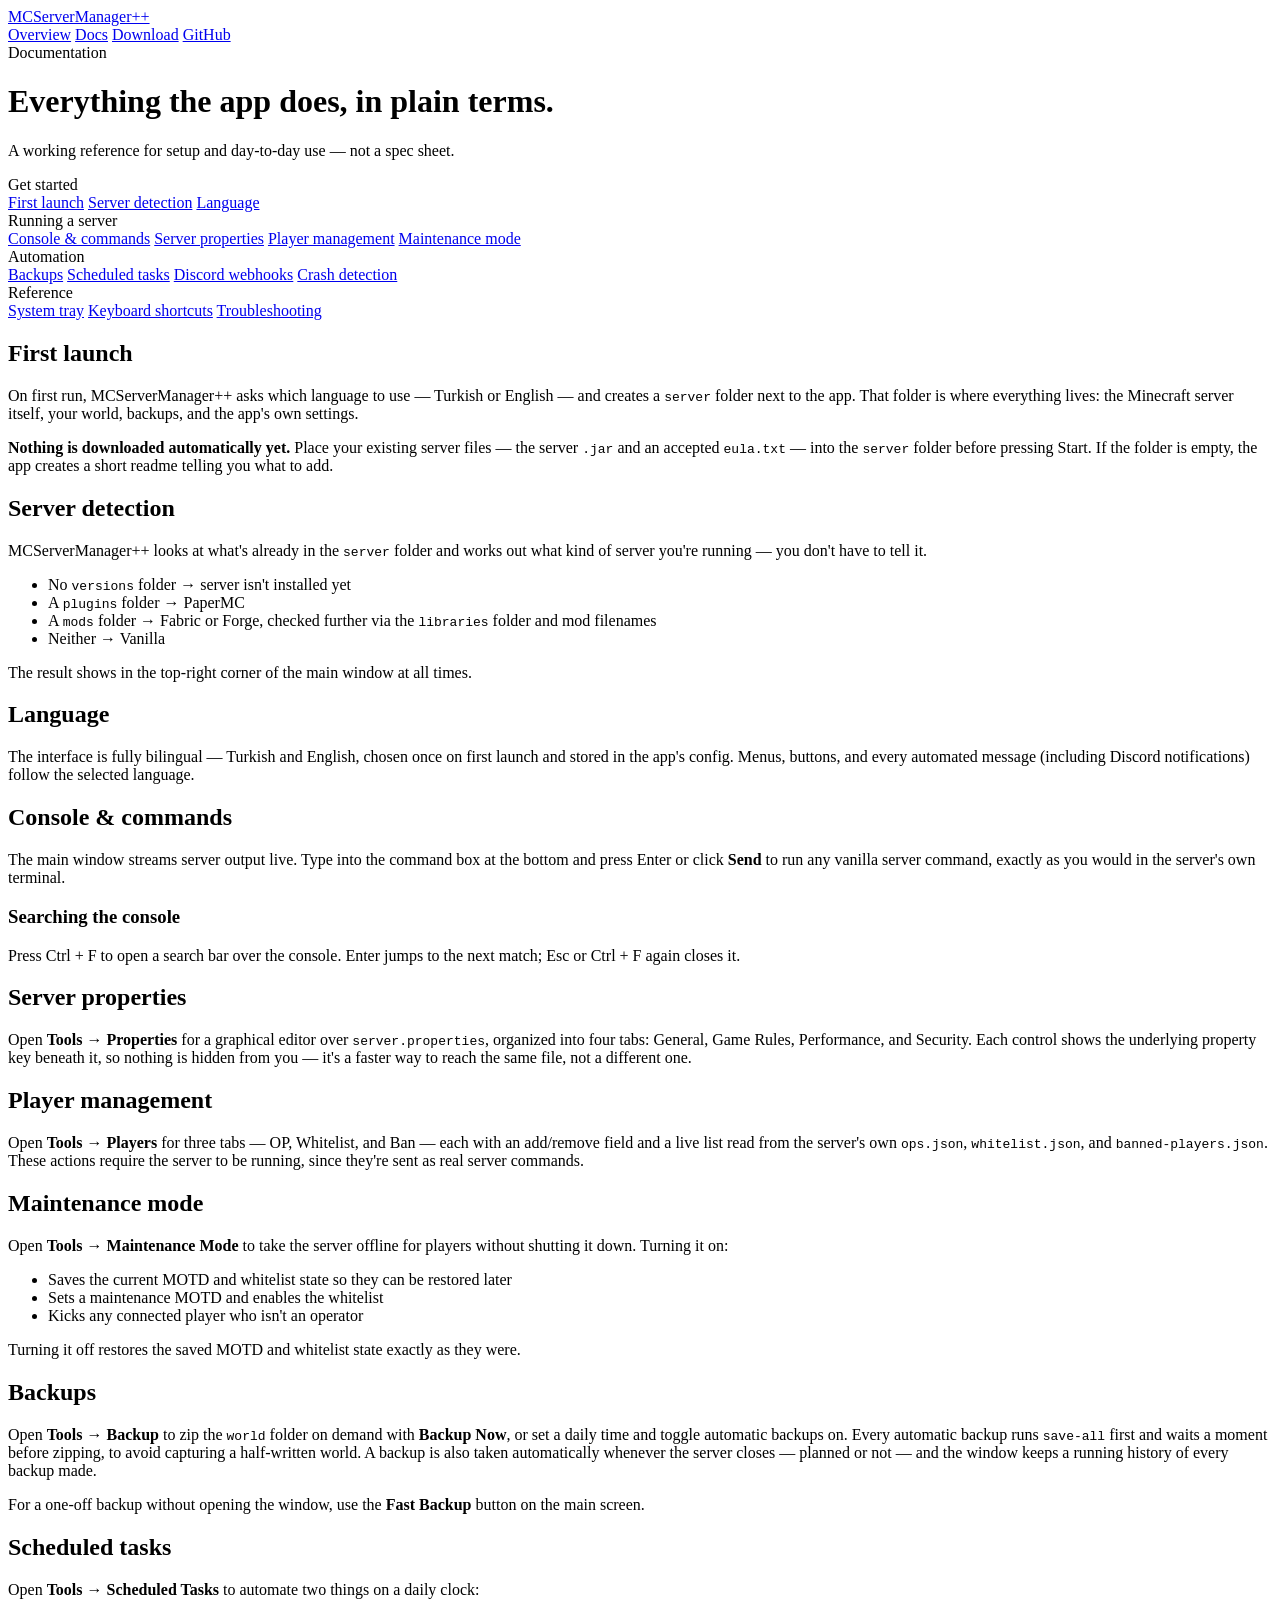
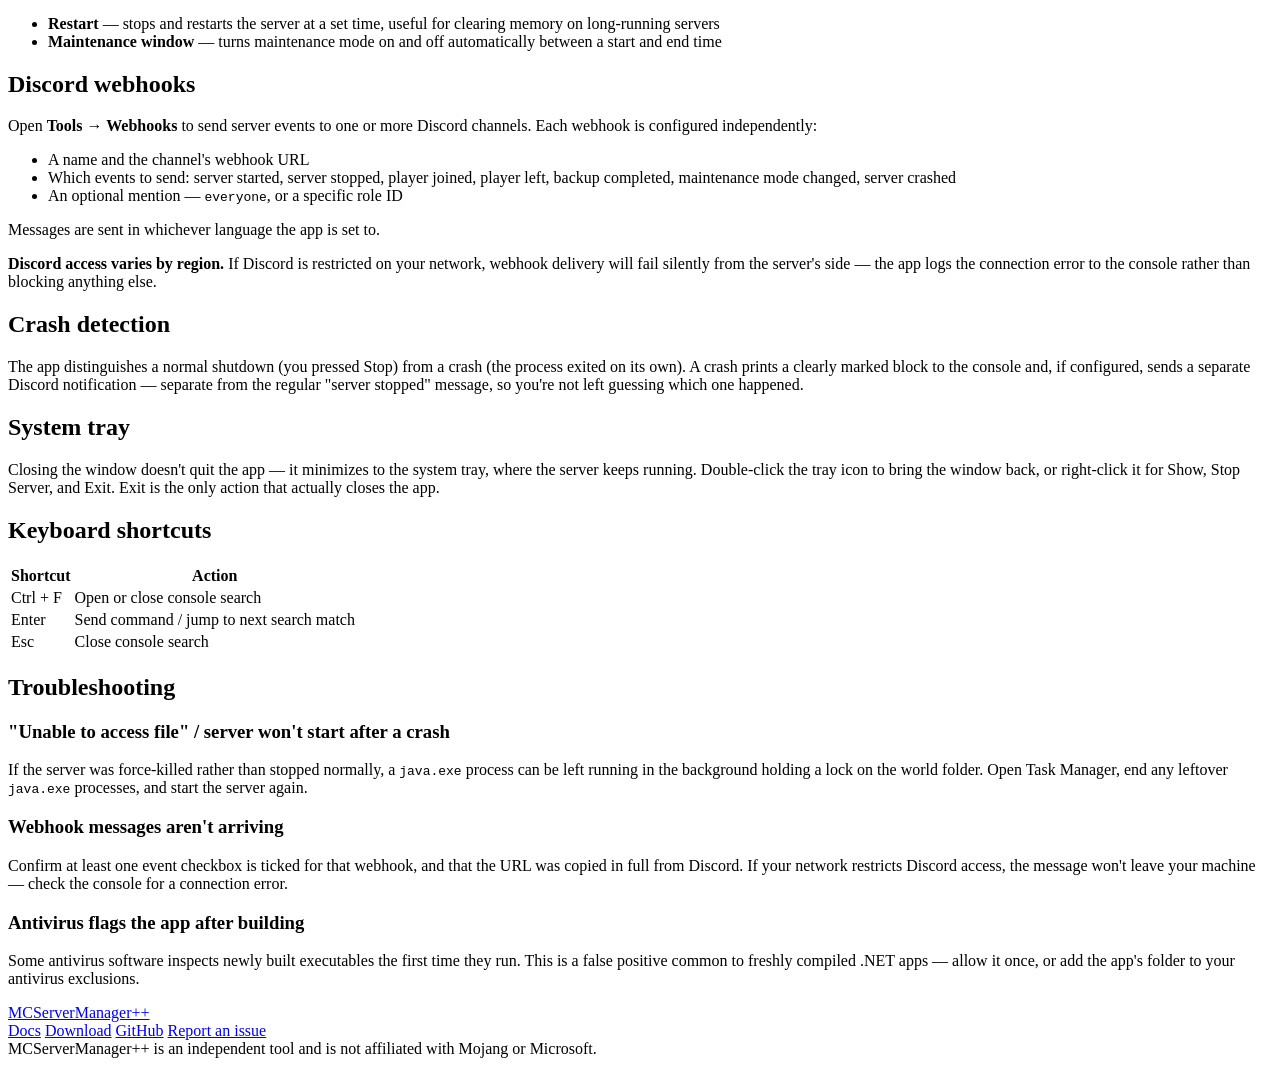
==== docs/docs.html @ 955e3f26 "Moving docs.html to docs" ====
<!DOCTYPE html>
<html lang="en">
<head>
<meta charset="UTF-8">
<meta name="viewport" content="width=device-width, initial-scale=1.0">
<title>Docs — MCServerManager++</title>
<meta name="description" content="Documentation for MCServerManager++: setup, features, and troubleshooting.">
<link rel="icon" href="assets/icon.png">
<link rel="stylesheet" href="assets/style.css">
</head>
<body>

<nav class="nav">
  <div class="nav-inner">
    <a href="index.html" class="brand"><span class="brand-dot"></span>MCServerManager++</a>
    <div class="nav-links">
      <a href="index.html">Overview</a>
      <a href="docs.html" class="active">Docs</a>
      <a href="download.html">Download</a>
      <a href="https://github.com/MyBetaSoft/MCServerManagerPP" class="nav-cta">GitHub</a>
    </div>
  </div>
</nav>

<header class="page-head">
  <div class="wrap">
    <div class="eyebrow">Documentation</div>
    <h1>Everything the app does, in plain terms.</h1>
    <p class="lead">A working reference for setup and day-to-day use — not a spec sheet.</p>
  </div>
</header>

<div class="wrap docs-layout">
  <nav class="docs-nav">
    <div class="docs-nav-group">Get started</div>
    <a href="#setup">First launch</a>
    <a href="#server-detection">Server detection</a>
    <a href="#language">Language</a>

    <div class="docs-nav-group">Running a server</div>
    <a href="#console">Console &amp; commands</a>
    <a href="#properties">Server properties</a>
    <a href="#players">Player management</a>
    <a href="#maintenance">Maintenance mode</a>

    <div class="docs-nav-group">Automation</div>
    <a href="#backups">Backups</a>
    <a href="#scheduled">Scheduled tasks</a>
    <a href="#webhooks">Discord webhooks</a>
    <a href="#crash">Crash detection</a>

    <div class="docs-nav-group">Reference</div>
    <a href="#tray">System tray</a>
    <a href="#shortcuts">Keyboard shortcuts</a>
    <a href="#troubleshooting">Troubleshooting</a>
  </nav>

  <div class="docs-content">

    <h2 id="setup">First launch</h2>
    <p>On first run, MCServerManager++ asks which language to use — Turkish or English — and creates a <code>server</code> folder next to the app. That folder is where everything lives: the Minecraft server itself, your world, backups, and the app's own settings.</p>
    <div class="callout"><strong>Nothing is downloaded automatically yet.</strong> Place your existing server files — the server <code>.jar</code> and an accepted <code>eula.txt</code> — into the <code>server</code> folder before pressing Start. If the folder is empty, the app creates a short readme telling you what to add.</div>

    <h2 id="server-detection">Server detection</h2>
    <p>MCServerManager++ looks at what's already in the <code>server</code> folder and works out what kind of server you're running — you don't have to tell it.</p>
    <ul>
      <li>No <code>versions</code> folder → server isn't installed yet</li>
      <li>A <code>plugins</code> folder → PaperMC</li>
      <li>A <code>mods</code> folder → Fabric or Forge, checked further via the <code>libraries</code> folder and mod filenames</li>
      <li>Neither → Vanilla</li>
    </ul>
    <p>The result shows in the top-right corner of the main window at all times.</p>

    <h2 id="language">Language</h2>
    <p>The interface is fully bilingual — Turkish and English, chosen once on first launch and stored in the app's config. Menus, buttons, and every automated message (including Discord notifications) follow the selected language.</p>

    <h2 id="console">Console &amp; commands</h2>
    <p>The main window streams server output live. Type into the command box at the bottom and press <span class="kbd">Enter</span> or click <strong>Send</strong> to run any vanilla server command, exactly as you would in the server's own terminal.</p>
    <h3>Searching the console</h3>
    <p>Press <span class="kbd">Ctrl</span> + <span class="kbd">F</span> to open a search bar over the console. Enter jumps to the next match; <span class="kbd">Esc</span> or <span class="kbd">Ctrl</span> + <span class="kbd">F</span> again closes it.</p>

    <h2 id="properties">Server properties</h2>
    <p>Open <strong>Tools → Properties</strong> for a graphical editor over <code>server.properties</code>, organized into four tabs: General, Game Rules, Performance, and Security. Each control shows the underlying property key beneath it, so nothing is hidden from you — it's a faster way to reach the same file, not a different one.</p>

    <h2 id="players">Player management</h2>
    <p>Open <strong>Tools → Players</strong> for three tabs — OP, Whitelist, and Ban — each with an add/remove field and a live list read from the server's own <code>ops.json</code>, <code>whitelist.json</code>, and <code>banned-players.json</code>. These actions require the server to be running, since they're sent as real server commands.</p>

    <h2 id="maintenance">Maintenance mode</h2>
    <p>Open <strong>Tools → Maintenance Mode</strong> to take the server offline for players without shutting it down. Turning it on:</p>
    <ul>
      <li>Saves the current MOTD and whitelist state so they can be restored later</li>
      <li>Sets a maintenance MOTD and enables the whitelist</li>
      <li>Kicks any connected player who isn't an operator</li>
    </ul>
    <p>Turning it off restores the saved MOTD and whitelist state exactly as they were.</p>

    <h2 id="backups">Backups</h2>
    <p>Open <strong>Tools → Backup</strong> to zip the <code>world</code> folder on demand with <strong>Backup Now</strong>, or set a daily time and toggle automatic backups on. Every automatic backup runs <code>save-all</code> first and waits a moment before zipping, to avoid capturing a half-written world. A backup is also taken automatically whenever the server closes — planned or not — and the window keeps a running history of every backup made.</p>
    <p>For a one-off backup without opening the window, use the <strong>Fast Backup</strong> button on the main screen.</p>

    <h2 id="scheduled">Scheduled tasks</h2>
    <p>Open <strong>Tools → Scheduled Tasks</strong> to automate two things on a daily clock:</p>
    <ul>
      <li><strong>Restart</strong> — stops and restarts the server at a set time, useful for clearing memory on long-running servers</li>
      <li><strong>Maintenance window</strong> — turns maintenance mode on and off automatically between a start and end time</li>
    </ul>

    <h2 id="webhooks">Discord webhooks</h2>
    <p>Open <strong>Tools → Webhooks</strong> to send server events to one or more Discord channels. Each webhook is configured independently:</p>
    <ul>
      <li>A name and the channel's webhook URL</li>
      <li>Which events to send: server started, server stopped, player joined, player left, backup completed, maintenance mode changed, server crashed</li>
      <li>An optional mention — <code>everyone</code>, or a specific role ID</li>
    </ul>
    <p>Messages are sent in whichever language the app is set to.</p>
    <div class="callout warn"><strong>Discord access varies by region.</strong> If Discord is restricted on your network, webhook delivery will fail silently from the server's side — the app logs the connection error to the console rather than blocking anything else.</div>

    <h2 id="crash">Crash detection</h2>
    <p>The app distinguishes a normal shutdown (you pressed Stop) from a crash (the process exited on its own). A crash prints a clearly marked block to the console and, if configured, sends a separate Discord notification — separate from the regular "server stopped" message, so you're not left guessing which one happened.</p>

    <h2 id="tray">System tray</h2>
    <p>Closing the window doesn't quit the app — it minimizes to the system tray, where the server keeps running. Double-click the tray icon to bring the window back, or right-click it for Show, Stop Server, and Exit. Exit is the only action that actually closes the app.</p>

    <h2 id="shortcuts">Keyboard shortcuts</h2>
    <table class="req-table">
      <tr><th>Shortcut</th><th>Action</th></tr>
      <tr><td><span class="kbd">Ctrl</span> + <span class="kbd">F</span></td><td>Open or close console search</td></tr>
      <tr><td><span class="kbd">Enter</span></td><td>Send command / jump to next search match</td></tr>
      <tr><td><span class="kbd">Esc</span></td><td>Close console search</td></tr>
    </table>

    <h2 id="troubleshooting">Troubleshooting</h2>
    <h3>"Unable to access file" / server won't start after a crash</h3>
    <p>If the server was force-killed rather than stopped normally, a <code>java.exe</code> process can be left running in the background holding a lock on the world folder. Open Task Manager, end any leftover <code>java.exe</code> processes, and start the server again.</p>
    <h3>Webhook messages aren't arriving</h3>
    <p>Confirm at least one event checkbox is ticked for that webhook, and that the URL was copied in full from Discord. If your network restricts Discord access, the message won't leave your machine — check the console for a connection error.</p>
    <h3>Antivirus flags the app after building</h3>
    <p>Some antivirus software inspects newly built executables the first time they run. This is a false positive common to freshly compiled .NET apps — allow it once, or add the app's folder to your antivirus exclusions.</p>

  </div>
</div>

<footer>
  <div class="wrap">
    <div class="footer-inner">
      <a href="index.html" class="brand"><span class="brand-dot"></span>MCServerManager++</a>
      <div class="footer-links">
        <a href="docs.html">Docs</a>
        <a href="download.html">Download</a>
        <a href="https://github.com/MyBetaSoft/MCServerManagerPP">GitHub</a>
        <a href="https://github.com/MyBetaSoft/MCServerManagerPP/issues">Report an issue</a>
      </div>
    </div>
    <div class="footer-note">MCServerManager++ is an independent tool and is not affiliated with Mojang or Microsoft.</div>
  </div>
</footer>

</body>
</html>
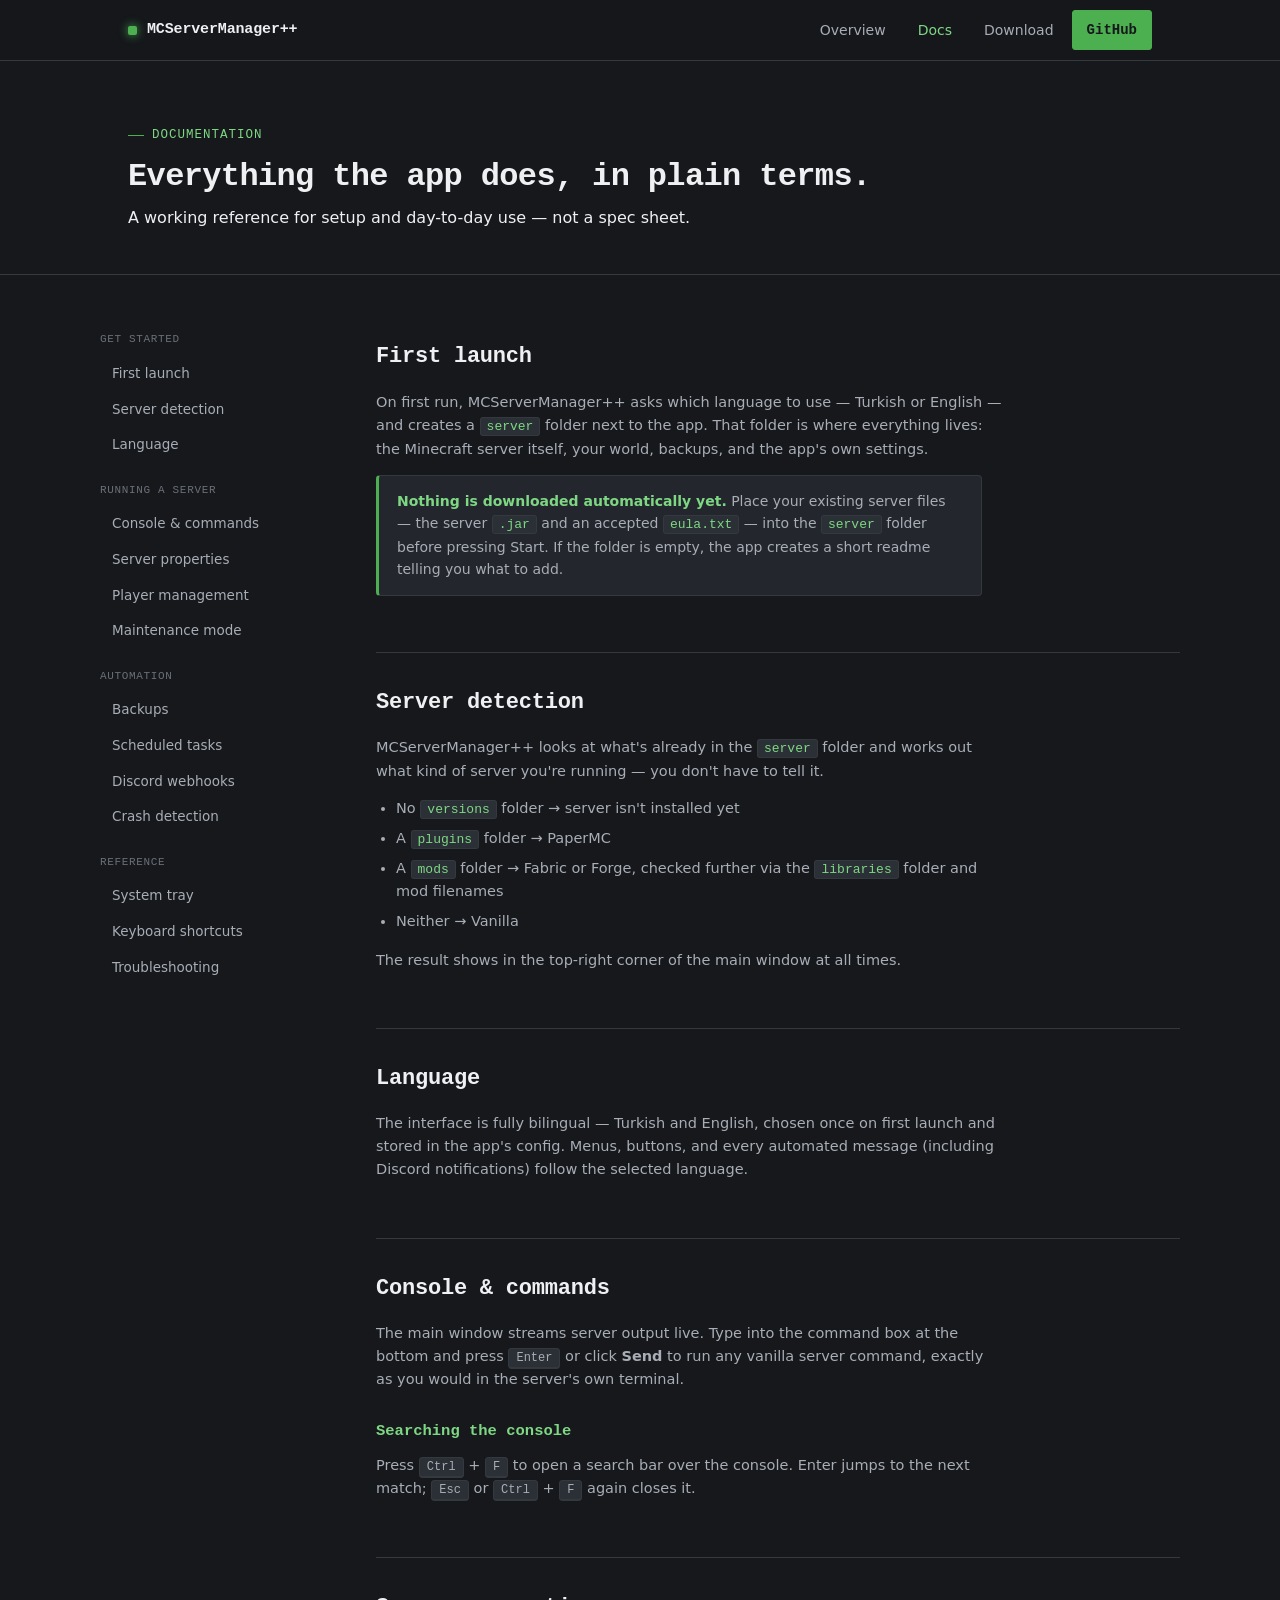
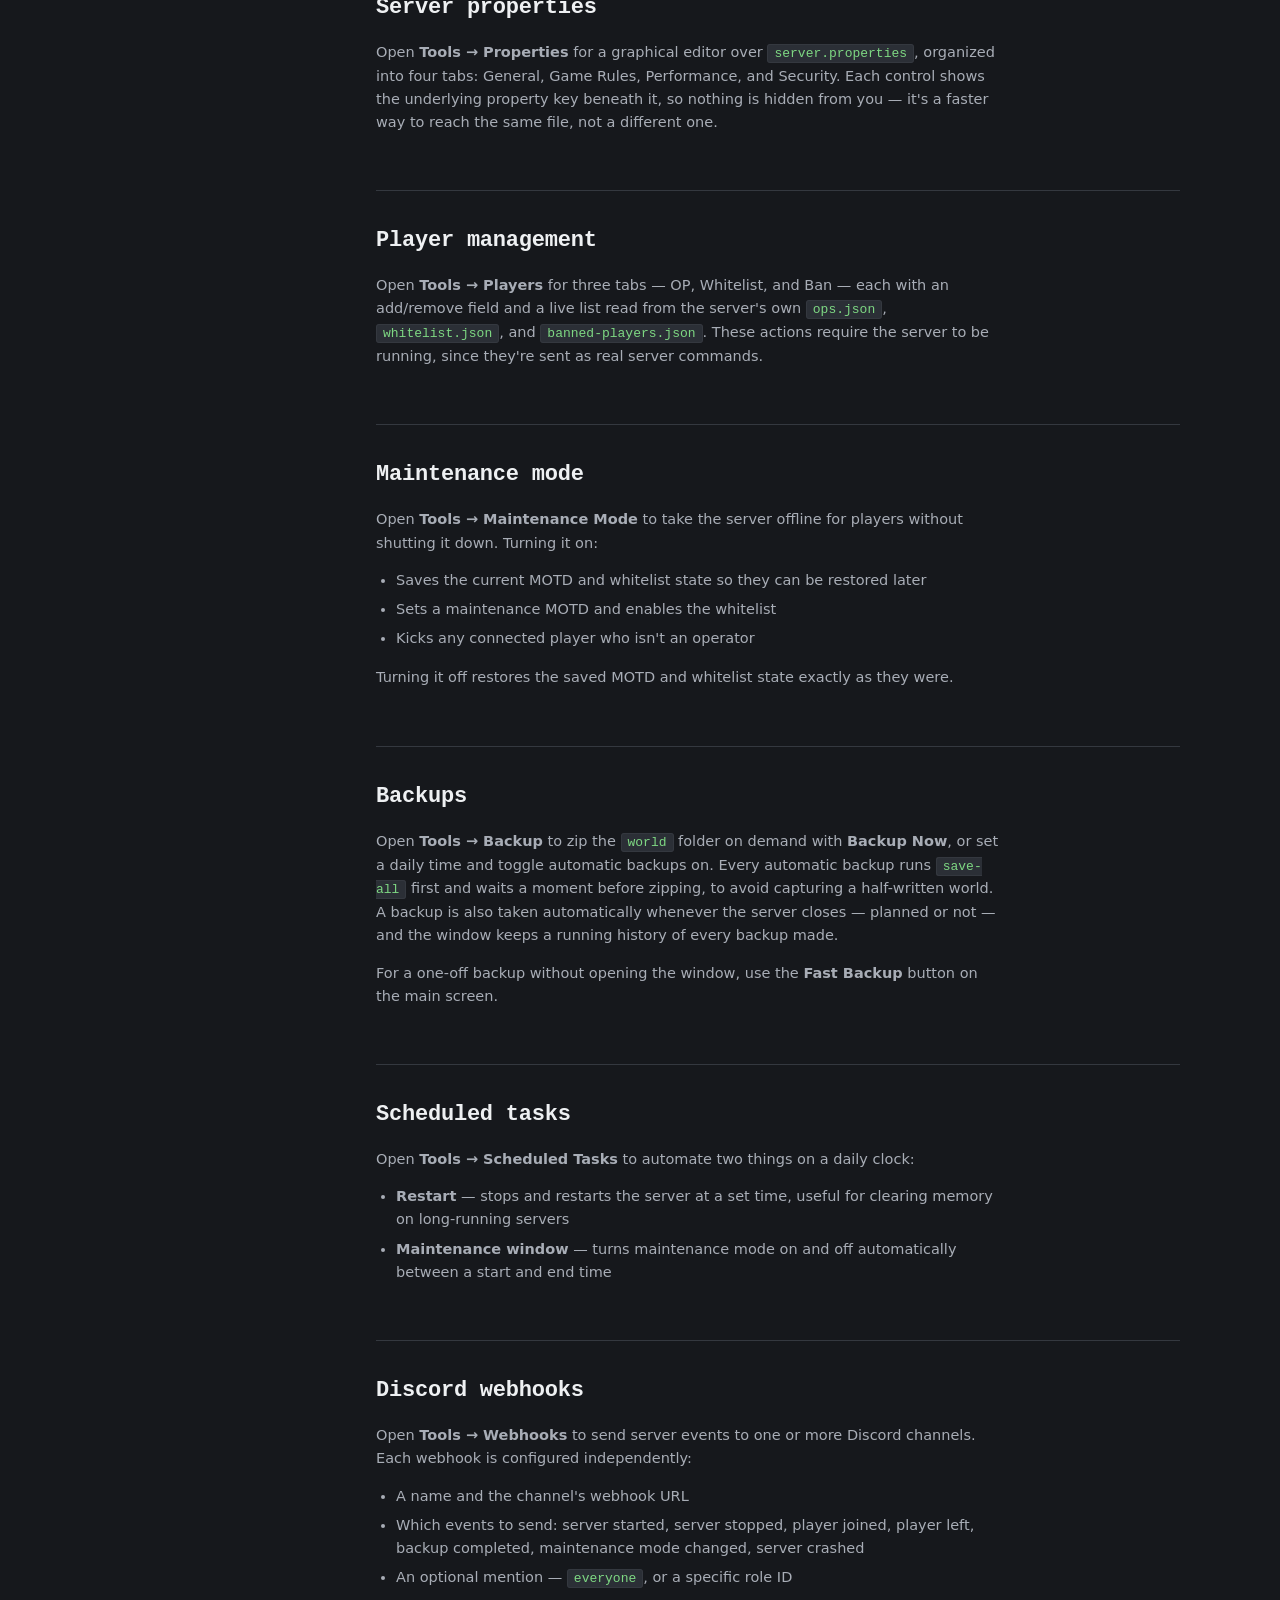
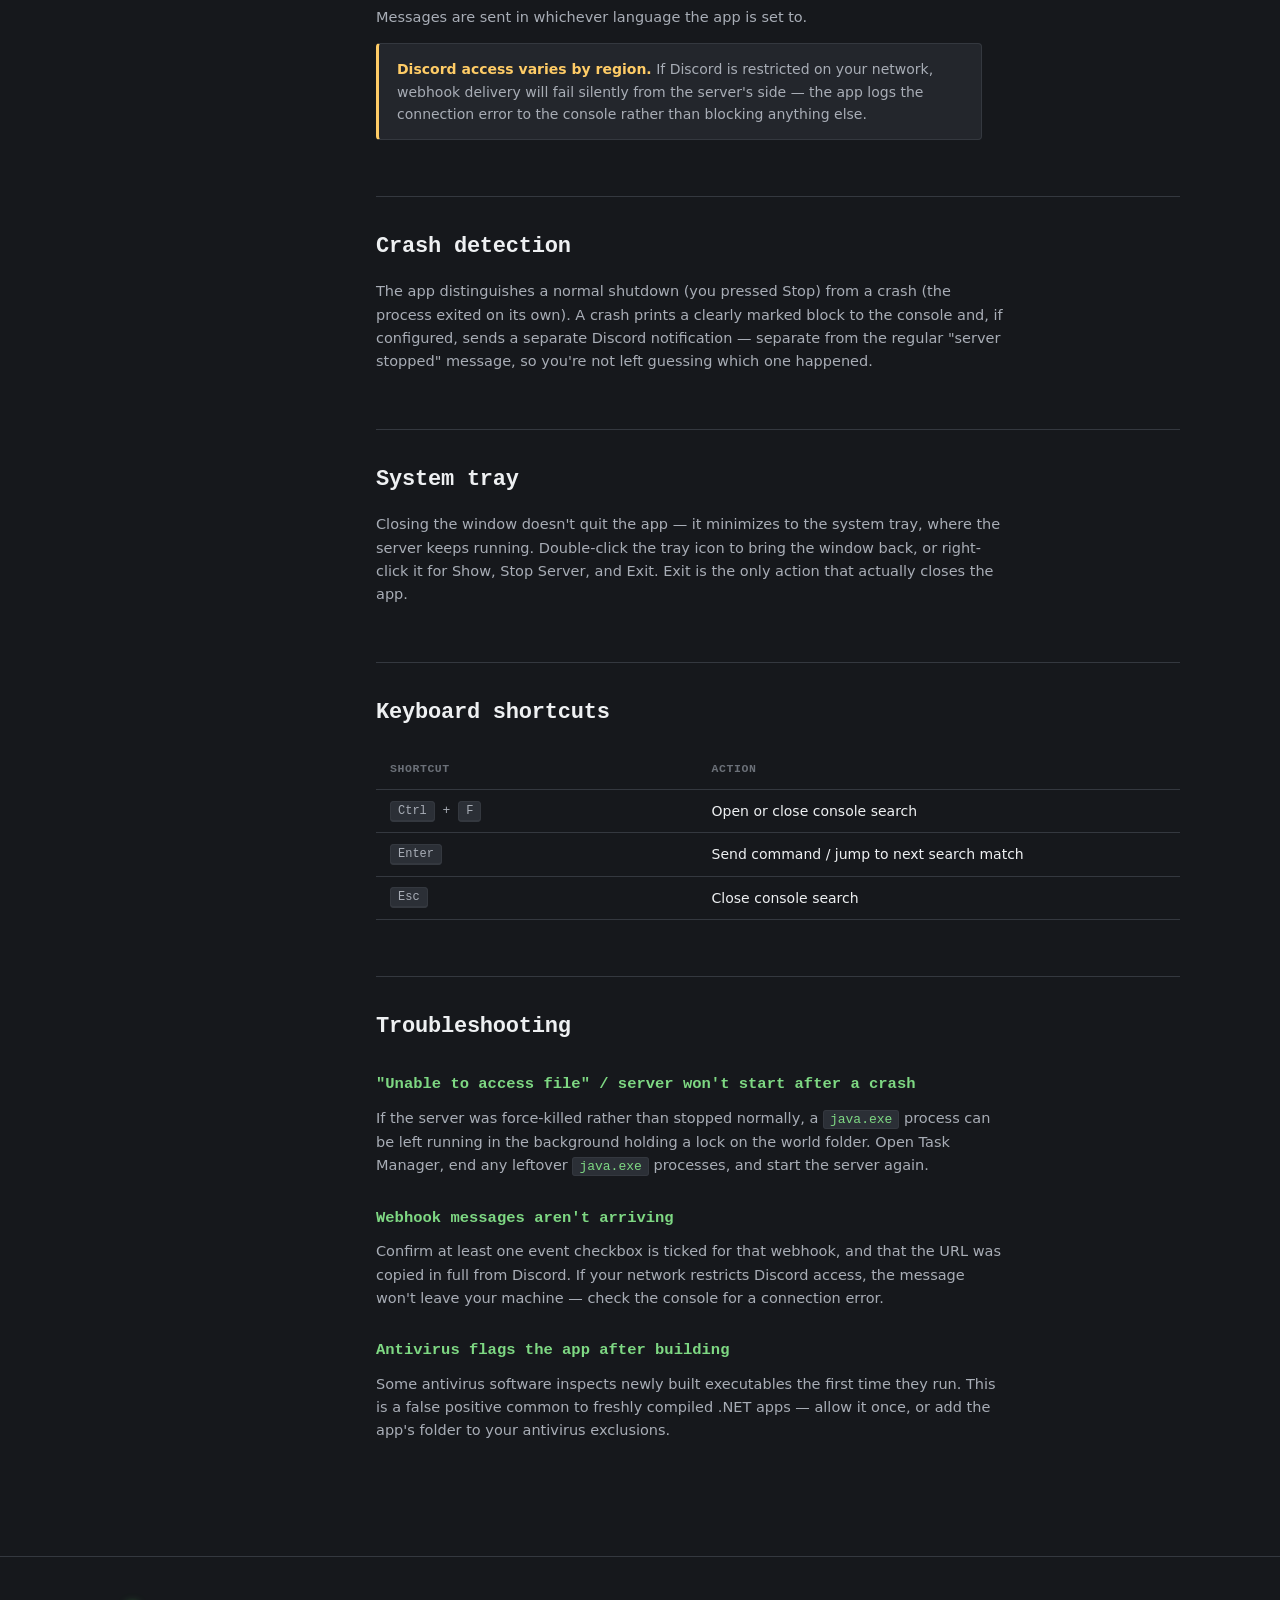
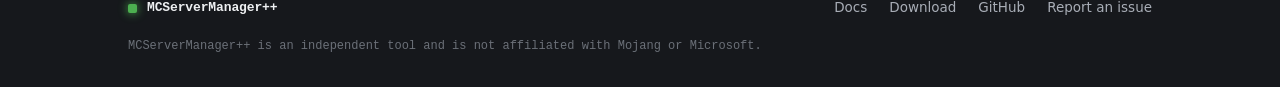
==== commit 1e672c46: "Fixing wrong names" ====
--- a/docs/docs.html
+++ b/docs/docs.html
@@ -17,7 +17,7 @@
       <a href="index.html">Overview</a>
       <a href="docs.html" class="active">Docs</a>
       <a href="download.html">Download</a>
-      <a href="https://github.com/MyBetaSoft/MCServerManagerPP" class="nav-cta">GitHub</a>
+      <a href="https://github.com/YvzSlmDrms54/MCServerManagerPP" class="nav-cta">GitHub</a>
     </div>
   </div>
 </nav>
@@ -147,8 +147,8 @@
       <div class="footer-links">
         <a href="docs.html">Docs</a>
         <a href="download.html">Download</a>
-        <a href="https://github.com/MyBetaSoft/MCServerManagerPP">GitHub</a>
-        <a href="https://github.com/MyBetaSoft/MCServerManagerPP/issues">Report an issue</a>
+        <a href="https://github.com/YvzSlmDrms54/MCServerManagerPP">GitHub</a>
+        <a href="https://github.com/YvzSlmDrms54/MCServerManagerPP/issues">Report an issue</a>
       </div>
     </div>
     <div class="footer-note">MCServerManager++ is an independent tool and is not affiliated with Mojang or Microsoft.</div>
--- a/docs/assets/style.css
+++ b/docs/assets/style.css
@@ -0,0 +1,624 @@
+@import url('https://fonts.googleapis.com/css2?family=JetBrains+Mono:wght@400;500;600;700;800&family=Inter:wght@400;500;600;700&display=swap');
+
+:root {
+  --bg: #16181c;
+  --bg-alt: #1c1f24;
+  --surface: #23262c;
+  --surface-2: #2b2f36;
+  --border: #34383f;
+  --green: #4caf50;
+  --green-bright: #7ed883;
+  --green-dim: #2e5a30;
+  --text: #eef0f2;
+  --text-dim: #a8adb6;
+  --text-faint: #6b7078;
+  --mono: 'JetBrains Mono', ui-monospace, monospace;
+  --sans: 'Inter', system-ui, sans-serif;
+  --radius: 3px;
+}
+
+* { box-sizing: border-box; }
+
+html { scroll-behavior: smooth; }
+
+body {
+  margin: 0;
+  background: var(--bg);
+  color: var(--text);
+  font-family: var(--sans);
+  font-size: 16px;
+  line-height: 1.6;
+  -webkit-font-smoothing: antialiased;
+}
+
+a { color: inherit; }
+
+img { max-width: 100%; display: block; }
+
+.wrap {
+  max-width: 1080px;
+  margin: 0 auto;
+  padding: 0 28px;
+}
+
+/* ---------- Nav ---------- */
+
+.nav {
+  border-bottom: 1px solid var(--border);
+  background: rgba(22, 24, 28, 0.9);
+  backdrop-filter: blur(8px);
+  position: sticky;
+  top: 0;
+  z-index: 50;
+}
+
+.nav-inner {
+  max-width: 1080px;
+  margin: 0 auto;
+  padding: 0 28px;
+  height: 60px;
+  display: flex;
+  align-items: center;
+  justify-content: space-between;
+}
+
+.brand {
+  display: flex;
+  align-items: center;
+  gap: 10px;
+  font-family: var(--mono);
+  font-weight: 700;
+  font-size: 15px;
+  text-decoration: none;
+  color: var(--text);
+  letter-spacing: -0.01em;
+}
+
+.brand-dot {
+  width: 9px;
+  height: 9px;
+  border-radius: 2px;
+  background: var(--green);
+  box-shadow: 0 0 10px var(--green);
+  flex-shrink: 0;
+}
+
+.nav-links {
+  display: flex;
+  gap: 4px;
+  align-items: center;
+}
+
+.nav-links a {
+  text-decoration: none;
+  color: var(--text-dim);
+  font-size: 14px;
+  padding: 8px 14px;
+  border-radius: var(--radius);
+  transition: color 0.15s, background 0.15s;
+}
+
+.nav-links a:hover { color: var(--text); background: var(--surface); }
+.nav-links a.active { color: var(--green-bright); }
+
+.nav-cta {
+  font-family: var(--mono);
+  font-weight: 600 !important;
+  color: var(--bg) !important;
+  background: var(--green);
+  border: 1px solid var(--green) !important;
+}
+.nav-cta:hover { background: var(--green-bright) !important; }
+
+/* ---------- Buttons ---------- */
+
+.btn {
+  display: inline-flex;
+  align-items: center;
+  gap: 8px;
+  padding: 12px 22px;
+  border-radius: var(--radius);
+  text-decoration: none;
+  font-family: var(--mono);
+  font-weight: 600;
+  font-size: 14px;
+  border: 1px solid var(--border);
+  transition: transform 0.12s, border-color 0.15s, background 0.15s;
+  cursor: pointer;
+}
+
+.btn:hover { transform: translateY(-1px); }
+
+.btn-primary {
+  background: var(--green);
+  color: #0e120f;
+  border-color: var(--green);
+}
+.btn-primary:hover { background: var(--green-bright); border-color: var(--green-bright); }
+
+.btn-ghost {
+  background: transparent;
+  color: var(--text);
+}
+.btn-ghost:hover { border-color: var(--text-dim); }
+
+/* ---------- Hero ---------- */
+
+.hero {
+  padding: 92px 0 72px;
+  border-bottom: 1px solid var(--border);
+}
+
+.hero-grid {
+  display: grid;
+  grid-template-columns: 1.05fr 1fr;
+  gap: 56px;
+  align-items: center;
+}
+
+.eyebrow {
+  font-family: var(--mono);
+  font-size: 12.5px;
+  color: var(--green-bright);
+  letter-spacing: 0.08em;
+  text-transform: uppercase;
+  display: flex;
+  align-items: center;
+  gap: 8px;
+  margin-bottom: 18px;
+}
+
+.eyebrow::before {
+  content: '';
+  width: 16px;
+  height: 1px;
+  background: var(--green);
+}
+
+h1 {
+  font-family: var(--mono);
+  font-size: 44px;
+  line-height: 1.12;
+  font-weight: 800;
+  letter-spacing: -0.02em;
+  margin: 0 0 20px;
+}
+
+h1 .plusplus { color: var(--green-bright); }
+
+.hero p.lead {
+  font-size: 17px;
+  color: var(--text-dim);
+  max-width: 46ch;
+  margin: 0 0 32px;
+}
+
+.hero-actions {
+  display: flex;
+  gap: 12px;
+  flex-wrap: wrap;
+}
+
+.meta-row {
+  display: flex;
+  gap: 22px;
+  margin-top: 30px;
+  font-family: var(--mono);
+  font-size: 12.5px;
+  color: var(--text-faint);
+}
+
+.meta-row span { color: var(--green-bright); }
+
+/* ---------- Fake console ---------- */
+
+.console {
+  background: #0d0f12;
+  border: 1px solid var(--border);
+  border-radius: 6px;
+  overflow: hidden;
+  box-shadow: 0 20px 60px -20px rgba(0,0,0,0.6), 0 0 0 1px rgba(76,175,80,0.05);
+}
+
+.console-bar {
+  display: flex;
+  align-items: center;
+  gap: 8px;
+  padding: 10px 14px;
+  background: var(--surface);
+  border-bottom: 1px solid var(--border);
+}
+
+.console-dot { width: 10px; height: 10px; border-radius: 50%; }
+.console-dot.r { background: #ff5f57; }
+.console-dot.y { background: #febc2e; }
+.console-dot.g { background: #28c840; }
+
+.console-title {
+  font-family: var(--mono);
+  font-size: 12px;
+  color: var(--text-faint);
+  margin-left: 8px;
+}
+
+.console-body {
+  padding: 18px 16px;
+  font-family: var(--mono);
+  font-size: 12.5px;
+  line-height: 1.85;
+  min-height: 260px;
+}
+
+.console-line { white-space: pre; opacity: 0; animation: consoleIn 0.3s forwards; }
+.console-line .t { color: var(--text-faint); }
+.console-line .info { color: #8fd4ff; }
+.console-line .ok { color: var(--green-bright); }
+.console-line .warn { color: #ffcc66; }
+.console-line .tag { color: var(--green-bright); font-weight: 600; }
+.console-cursor {
+  display: inline-block;
+  width: 7px;
+  height: 13px;
+  background: var(--green-bright);
+  animation: blink 1s steps(2) infinite;
+  vertical-align: middle;
+  margin-left: 2px;
+}
+
+@keyframes consoleIn { to { opacity: 1; } }
+@keyframes blink { 50% { opacity: 0; } }
+
+@media (prefers-reduced-motion: reduce) {
+  .console-line { animation: none; opacity: 1; }
+  .console-cursor { animation: none; }
+}
+
+/* ---------- Section shared ---------- */
+
+section.pad { padding: 84px 0; }
+section.pad.border-b { border-bottom: 1px solid var(--border); }
+
+.section-head { max-width: 60ch; margin-bottom: 48px; }
+
+h2 {
+  font-family: var(--mono);
+  font-size: 28px;
+  font-weight: 700;
+  letter-spacing: -0.01em;
+  margin: 0 0 12px;
+}
+
+.section-head p { color: var(--text-dim); font-size: 15.5px; margin: 0; }
+
+/* ---------- Feature grid ---------- */
+
+.grid-features {
+  display: grid;
+  grid-template-columns: repeat(3, 1fr);
+  gap: 1px;
+  background: var(--border);
+  border: 1px solid var(--border);
+  border-radius: 6px;
+  overflow: hidden;
+}
+
+.feature {
+  background: var(--bg-alt);
+  padding: 26px 24px;
+}
+
+.feature .num {
+  font-family: var(--mono);
+  font-size: 11px;
+  color: var(--text-faint);
+  margin-bottom: 14px;
+}
+
+.feature h3 {
+  font-family: var(--mono);
+  font-size: 15.5px;
+  font-weight: 600;
+  margin: 0 0 8px;
+  color: var(--green-bright);
+}
+
+.feature p {
+  font-size: 14px;
+  color: var(--text-dim);
+  margin: 0;
+  line-height: 1.65;
+}
+
+/* ---------- Ecosystem strip ---------- */
+
+.eco-strip {
+  display: flex;
+  align-items: center;
+  gap: 18px;
+  padding: 22px 24px;
+  background: var(--surface);
+  border: 1px solid var(--border);
+  border-radius: 6px;
+  font-family: var(--mono);
+  font-size: 13.5px;
+  color: var(--text-dim);
+}
+
+.eco-strip .green { color: var(--green-bright); }
+
+/* ---------- Footer ---------- */
+
+footer {
+  border-top: 1px solid var(--border);
+  padding: 40px 0;
+}
+
+.footer-inner {
+  display: flex;
+  justify-content: space-between;
+  align-items: center;
+  flex-wrap: wrap;
+  gap: 16px;
+}
+
+.footer-inner .brand { font-size: 13px; }
+
+.footer-links {
+  display: flex;
+  gap: 22px;
+  font-size: 13.5px;
+}
+
+.footer-links a { text-decoration: none; color: var(--text-dim); }
+.footer-links a:hover { color: var(--green-bright); }
+
+.footer-note {
+  font-family: var(--mono);
+  font-size: 12px;
+  color: var(--text-faint);
+  margin-top: 18px;
+}
+
+/* ---------- Page header (docs/download) ---------- */
+
+.page-head {
+  padding: 64px 0 44px;
+  border-bottom: 1px solid var(--border);
+}
+
+.page-head .eyebrow { margin-bottom: 14px; }
+
+.page-head h1 { font-size: 32px; margin-bottom: 10px; }
+.page-head p.lead { margin: 0; }
+
+/* ---------- Docs layout ---------- */
+
+.docs-layout {
+  display: grid;
+  grid-template-columns: 220px 1fr;
+  gap: 56px;
+  padding: 56px 0 100px;
+  align-items: start;
+}
+
+.docs-nav {
+  position: sticky;
+  top: 84px;
+  display: flex;
+  flex-direction: column;
+  gap: 2px;
+}
+
+.docs-nav-group {
+  font-family: var(--mono);
+  font-size: 11px;
+  text-transform: uppercase;
+  letter-spacing: 0.06em;
+  color: var(--text-faint);
+  margin: 18px 0 6px;
+}
+.docs-nav-group:first-child { margin-top: 0; }
+
+.docs-nav a {
+  text-decoration: none;
+  color: var(--text-dim);
+  font-size: 13.5px;
+  padding: 6px 10px;
+  border-radius: var(--radius);
+  border-left: 2px solid transparent;
+}
+.docs-nav a:hover { color: var(--text); background: var(--surface); }
+.docs-nav a.active { color: var(--green-bright); border-left-color: var(--green); background: var(--surface); }
+
+.docs-content h2 {
+  font-size: 22px;
+  padding-top: 8px;
+  margin-bottom: 16px;
+  scroll-margin-top: 84px;
+}
+.docs-content h2:not(:first-child) {
+  margin-top: 56px;
+  padding-top: 32px;
+  border-top: 1px solid var(--border);
+}
+
+.docs-content h3 {
+  font-family: var(--mono);
+  font-size: 15.5px;
+  color: var(--green-bright);
+  margin: 28px 0 10px;
+}
+
+.docs-content p {
+  color: var(--text-dim);
+  font-size: 14.5px;
+  margin: 0 0 14px;
+  max-width: 68ch;
+}
+
+.docs-content ul, .docs-content ol {
+  color: var(--text-dim);
+  font-size: 14.5px;
+  max-width: 68ch;
+  padding-left: 20px;
+  margin: 0 0 16px;
+}
+.docs-content li { margin-bottom: 6px; }
+
+.docs-content code {
+  font-family: var(--mono);
+  background: var(--surface-2);
+  border: 1px solid var(--border);
+  border-radius: 3px;
+  padding: 1px 6px;
+  font-size: 13px;
+  color: var(--green-bright);
+}
+
+.docs-content pre {
+  background: #0d0f12;
+  border: 1px solid var(--border);
+  border-radius: 6px;
+  padding: 16px 18px;
+  overflow-x: auto;
+  margin: 0 0 20px;
+}
+.docs-content pre code {
+  background: none;
+  border: none;
+  padding: 0;
+  color: var(--text);
+  font-size: 13px;
+}
+
+.callout {
+  border: 1px solid var(--border);
+  border-left: 3px solid var(--green);
+  background: var(--surface);
+  border-radius: 4px;
+  padding: 14px 18px;
+  font-size: 14px;
+  color: var(--text-dim);
+  margin: 0 0 20px;
+  max-width: 68ch;
+}
+.callout strong { color: var(--green-bright); }
+
+.callout.warn { border-left-color: #ffcc66; }
+.callout.warn strong { color: #ffcc66; }
+
+.kbd {
+  font-family: var(--mono);
+  font-size: 12px;
+  background: var(--surface-2);
+  border: 1px solid var(--border);
+  border-bottom-width: 2px;
+  border-radius: 4px;
+  padding: 2px 7px;
+}
+
+/* ---------- Download page ---------- */
+
+.download-grid {
+  display: grid;
+  grid-template-columns: repeat(2, 1fr);
+  gap: 18px;
+  margin-bottom: 20px;
+}
+
+.dl-card {
+  background: var(--bg-alt);
+  border: 1px solid var(--border);
+  border-radius: 6px;
+  padding: 26px;
+}
+
+.dl-card .tag {
+  font-family: var(--mono);
+  font-size: 11px;
+  color: var(--green-bright);
+  text-transform: uppercase;
+  letter-spacing: 0.06em;
+  margin-bottom: 10px;
+  display: block;
+}
+
+.dl-card h3 {
+  font-family: var(--mono);
+  font-size: 17px;
+  margin: 0 0 10px;
+}
+
+.dl-card p {
+  color: var(--text-dim);
+  font-size: 13.5px;
+  margin: 0 0 20px;
+  min-height: 58px;
+}
+
+.req-table {
+  width: 100%;
+  border-collapse: collapse;
+  font-size: 14px;
+  margin: 20px 0 30px;
+}
+.req-table td, .req-table th {
+  padding: 10px 14px;
+  border-bottom: 1px solid var(--border);
+  text-align: left;
+}
+.req-table th {
+  font-family: var(--mono);
+  font-size: 11.5px;
+  text-transform: uppercase;
+  letter-spacing: 0.05em;
+  color: var(--text-faint);
+}
+.req-table td:first-child { color: var(--text-dim); font-family: var(--mono); font-size: 13px; width: 40%; }
+
+.step-list {
+  counter-reset: step;
+  list-style: none;
+  padding: 0;
+  margin: 0 0 30px;
+}
+.step-list li {
+  counter-increment: step;
+  position: relative;
+  padding: 0 0 22px 40px;
+  border-left: 1px solid var(--border);
+  margin-left: 14px;
+  font-size: 14.5px;
+  color: var(--text-dim);
+}
+.step-list li:last-child { border-color: transparent; padding-bottom: 0; }
+.step-list li::before {
+  content: counter(step);
+  position: absolute;
+  left: -14px;
+  top: -2px;
+  width: 28px;
+  height: 28px;
+  background: var(--surface-2);
+  border: 1px solid var(--border);
+  border-radius: 50%;
+  display: flex;
+  align-items: center;
+  justify-content: center;
+  font-family: var(--mono);
+  font-size: 12px;
+  color: var(--green-bright);
+}
+.step-list strong { color: var(--text); font-weight: 600; }
+
+/* ---------- Responsive ---------- */
+
+@media (max-width: 860px) {
+  .hero-grid { grid-template-columns: 1fr; }
+  .grid-features { grid-template-columns: 1fr; }
+  .docs-layout { grid-template-columns: 1fr; }
+  .docs-nav { position: static; flex-direction: row; flex-wrap: wrap; }
+  .download-grid { grid-template-columns: 1fr; }
+  .nav-links a:not(.nav-cta) { display: none; }
+  h1 { font-size: 32px; }
+}
